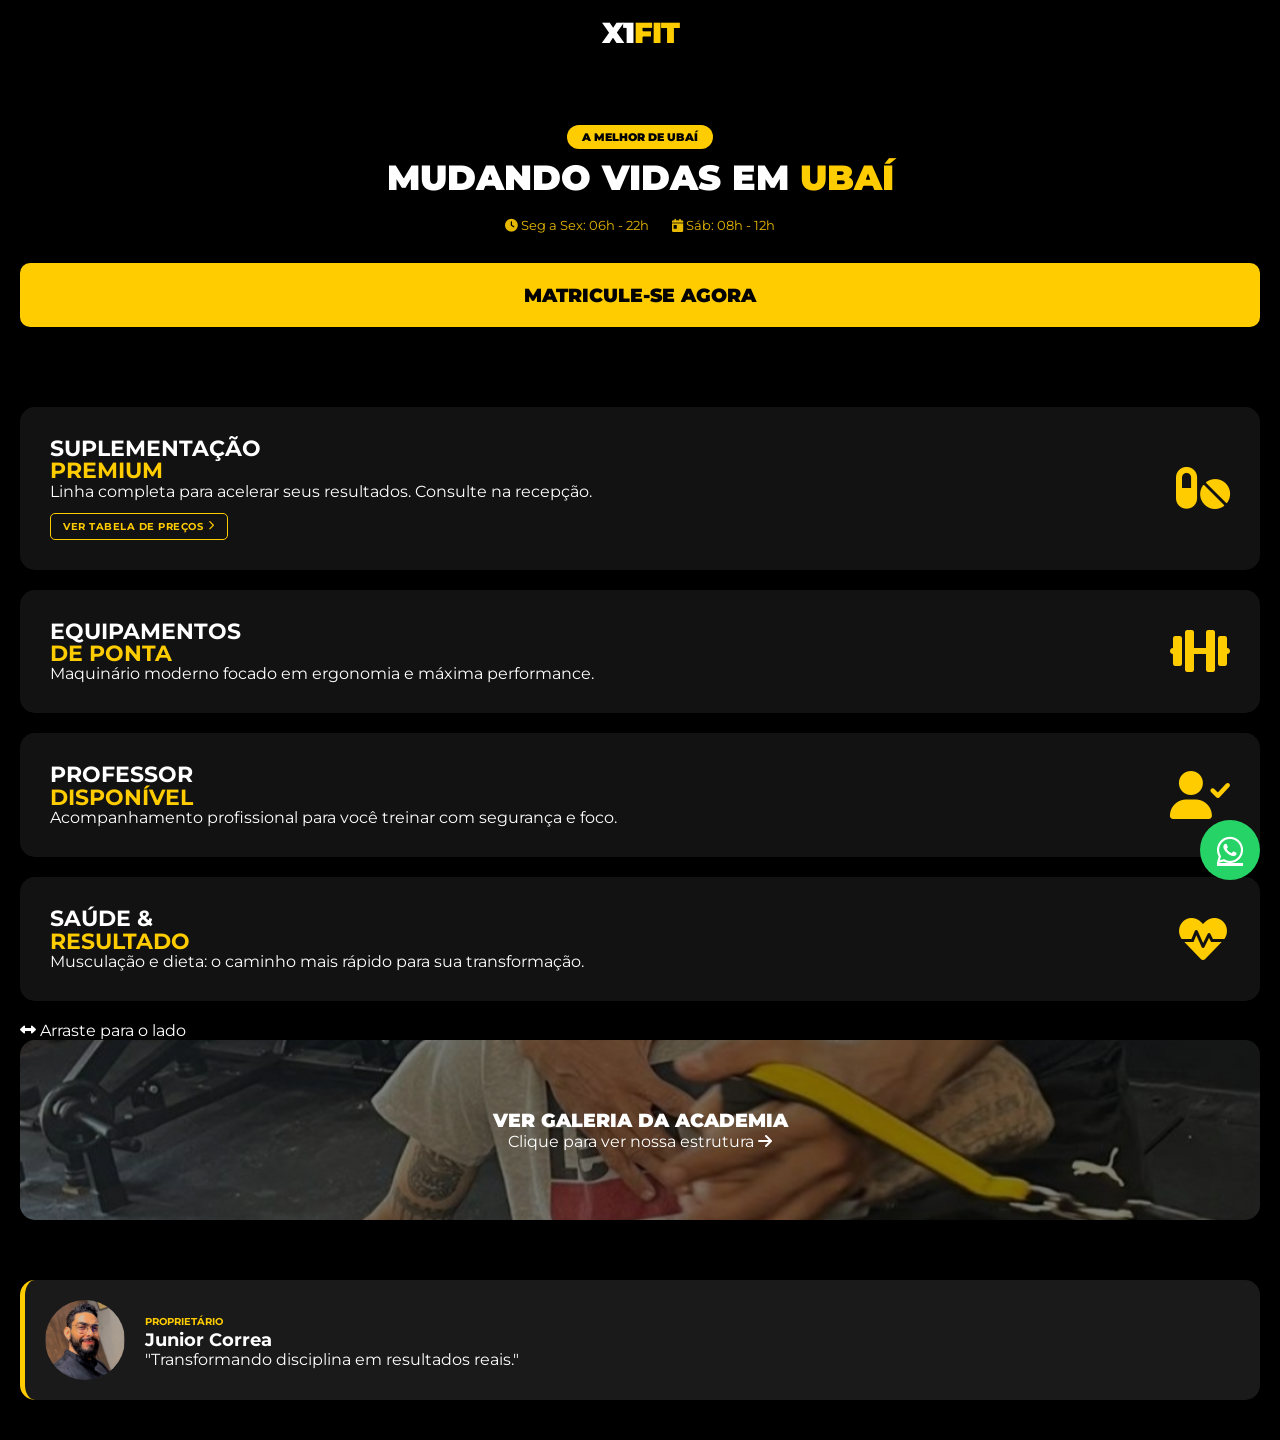
==== index.html @ c5cbe46c "Update index.html" ====
<!DOCTYPE html>
<html lang="pt-br">
<head>
    <meta charset="UTF-8">
    <meta name="viewport" content="width=device-width, initial-scale=1.0">
    <title>X1 FIT | Centro de Treinamento</title>
    <link rel="stylesheet" href="css/style.css">
    <link rel="stylesheet" href="https://cdnjs.cloudflare.com/ajax/libs/font-awesome/6.0.0/css/all.min.css">
    <link href="https://fonts.googleapis.com/css2?family=Montserrat:wght@400;700;900&display=swap" rel="stylesheet">
</head>
<body>

    <header>
        <div class="logo">X1<span>FIT</span></div>
    </header>

    <section class="hero">
        <div class="hero-content">
            <h2 class="badge">A MELHOR DE UBAÍ</h2>
            <h1>MUDANDO VIDAS EM <span>UBAÍ</span></h1>
            
            <div class="quick-info">
                <span><i class="fas fa-clock"></i> Seg a Sex: 06h - 22h</span>
                <span><i class="fas fa-calendar-day"></i> Sáb: 08h - 12h</span>
            </div>

            <div class="cta-area">
                <a href="https://wa.me/5538992277526" class="btn-main pulse">MATRICULE-SE AGORA</a>
            </div>
        </div>
    </section>

    <section class="main-sections">
        <div class="benefits-slider">
            
            <div class="benefit-card">
                <div class="feature-row">
                    <div class="text">
                        <h2>SUPLEMENTAÇÃO <br><span>PREMIUM</span></h2>
                        <p>Linha completa para acelerar seus resultados. Consulte na recepção.</p>
                        <a href="suplementos.html" class="btn-shop">VER TABELA DE PREÇOS <i class="fas fa-chevron-right"></i></a>
                    </div>
                    <div class="icon-box"><i class="fas fa-pills"></i></div>
                </div>
            </div>

            <div class="benefit-card">
                <div class="feature-row">
                    <div class="text">
                        <h2>EQUIPAMENTOS <br><span>DE PONTA</span></h2>
                        <p>Maquinário moderno focado em ergonomia e máxima performance.</p>
                    </div>
                    <div class="icon-box"><i class="fas fa-dumbbell"></i></div>
                </div>
            </div>

            <div class="benefit-card">
                <div class="feature-row">
                    <div class="text">
                        <h2>PROFESSOR <br><span>DISPONÍVEL</span></h2>
                        <p>Acompanhamento profissional para você treinar com segurança e foco.</p>
                    </div>
                    <div class="icon-box"><i class="fas fa-user-check"></i></div>
                </div>
            </div>

            <div class="benefit-card">
                <div class="feature-row">
                    <div class="text">
                        <h2>SAÚDE & <br><span>RESULTADO</span></h2>
                        <p>Musculação e dieta: o caminho mais rápido para sua transformação.</p>
                    </div>
                    <div class="icon-box"><i class="fas fa-heartbeat"></i></div>
                </div>
            </div>

        </div>

        <div class="swipe-indicator">
            <i class="fas fa-arrows-alt-h"></i> Arraste para o lado
        </div>

        <a href="galeria.html" class="gallery-banner" style="background-image: linear-gradient(rgba(0,0,0,0.5), rgba(0,0,0,0.5)), url('IMG_20260416_130708.jpg');">
            <div class="content">
                <h2>VER GALERIA DA ACADEMIA</h2>
                <p>Clique para ver nossa estrutura <i class="fas fa-arrow-right"></i></p>
            </div>
        </a>
    </section>

    <section class="owner-profile">
        <div class="owner-card">
            <img src="538170939_18302289019216094_1690193039010466889_n.jpg" alt="Junior Correa">
            <div class="info">
                <span class="label">PROPRIETÁRIO</span>
                <h3>Junior Correa</h3>
                <p>"Transformando disciplina em resultados reais."</p>
            </div>
        </div>
    </section>

    <a href="https://wa.me/5538992277526" class="whatsapp-btn">
        <i class="fab fa-whatsapp"></i>
    </a>

</body>
</html>
---- css/style.css ----
:root {
    --primary: #ffcc00;
    --dark: #000000;
    --grey: #121212;
    --accent: #ffffff;
}

* { margin: 0; padding: 0; box-sizing: border-box; font-family: 'Montserrat', sans-serif; }
body { background-color: var(--dark); color: white; overflow-x: hidden; }

span { color: var(--primary); }

/* Header */
header { padding: 15px; text-align: center; background: #000; position: sticky; top: 0; z-index: 1000; }
.logo { font-size: 1.8rem; font-weight: 900; letter-spacing: -1px; }

/* Hero */
.hero { 
    padding: 60px 20px;
    background: linear-gradient(rgba(0,0,0,0.7), rgba(0,0,0,1)), url('https://images.unsplash.com/photo-1534438327276-14e5300c3a48?q=80');
    background-size: cover; text-align: center;
}
.badge { font-size: 0.7rem; background: var(--primary); color: black; padding: 5px 15px; border-radius: 50px; display: inline-block; margin-bottom: 10px; font-weight: 900; }
.hero h1 { font-size: 2.2rem; font-weight: 900; line-height: 1.1; margin-bottom: 20px; }

.quick-info { margin-bottom: 30px; font-size: 0.8rem; opacity: 0.9; }
.quick-info span { margin: 0 10px; display: inline-block; }

/* Botão Principal chamativo */
.btn-main { 
    display: block; background: var(--primary); color: black; 
    padding: 20px; border-radius: 10px; text-decoration: none; 
    font-weight: 900; font-size: 1.2rem; transition: 0.3s;
}
.pulse { animation: pulse-animation 2s infinite; }

@keyframes pulse-animation {
    0% { box-shadow: 0 0 0 0px rgba(255, 204, 0, 0.7); }
    100% { box-shadow: 0 0 0 20px rgba(255, 204, 0, 0); }
}

/* Seções de destaque */
.main-sections { padding: 20px; }
.feature-row { 
    background: var(--grey); padding: 30px; border-radius: 15px; 
    display: flex; align-items: center; justify-content: space-between; margin-bottom: 20px;
}
.feature-row h2 { font-size: 1.4rem; line-height: 1; }
.icon-box i { font-size: 3rem; color: var(--primary); }

/* Banner da Galeria */
.gallery-banner { 
    display: block; height: 180px; border-radius: 15px; background-size: cover; 
    background-position: center; text-decoration: none; color: white;
    display: flex; align-items: center; justify-content: center; text-align: center;
}
.gallery-banner h2 { font-size: 1.2rem; font-weight: 900; }

/* Perfil do Junior */
.owner-profile { padding: 40px 20px; }
.owner-card { 
    background: #1a1a1a; padding: 20px; border-radius: 15px; 
    display: flex; align-items: center; gap: 20px; border-left: 5px solid var(--primary);
}
.owner-card img { width: 80px; height: 80px; border-radius: 50%; object-fit: cover; }
.label { font-size: 0.6rem; color: var(--primary); font-weight: bold; }
.owner-card h3 { font-size: 1.1rem; }

/* WhatsApp */
.whatsapp-btn { 
    position: fixed; bottom: 20px; right: 20px; background: #25d366; 
    width: 60px; height: 60px; border-radius: 50%; display: flex; 
    align-items: center; justify-content: center; font-size: 30px; color: white; z-index: 1000;
}

/* Estilos da Página de Galeria */
.btn-back { position: absolute; left: 15px; top: 20px; color: var(--primary); text-decoration: none; font-weight: bold; font-size: 0.8rem; }
.title-page { text-align: center; margin: 20px 0; font-size: 1.3rem; font-weight: 900; }

.photo-placeholder {
    width: 90%; margin: 15px auto; height: 200px;
    background: #111; border: 2px dashed #333; border-radius: 12px;
    display: flex; align-items: center; justify-content: center; text-align: center; padding: 20px;
}
.photo-placeholder i { font-size: 2rem; color: var(--primary); margin-bottom: 10px; }
.box-text p { font-size: 0.9rem; color: var(--primary); margin-bottom: 5px; }
.box-text span { font-size: 0.7rem; color: #777; line-height: 1.2; display: block; }

.photo-grid-demo { display: grid; grid-template-columns: 1fr 1fr; gap: 10px; width: 90%; margin: 0 auto; }
.small-placeholder { 
    height: 100px; background: #111; border: 1px dashed #333; border-radius: 8px;
    display: flex; align-items: center; justify-content: center; font-size: 0.6rem; color: #555; font-weight: bold; text-transform: uppercase;
}

.shop-demo { background: #080808; padding: 30px 0; margin-top: 30px; }
.item-placeholder { 
    width: 90%; margin: 10px auto; background: #111; padding: 20px; border-radius: 10px; text-align: center;
}
.item-placeholder i { font-size: 1.5rem; color: var(--primary); margin-bottom: 10px; }
.item-placeholder h4 { font-size: 0.9rem; margin-bottom: 5px; }
.item-placeholder p { font-size: 0.7rem; color: #666; margin-bottom: 15px; }
.btn-fake { background: #222; color: #555; border: none; padding: 10px; width: 100%; border-radius: 5px; font-size: 0.7rem; font-weight: bold; }
/* --- BOTÃO DE SUPLEMENTOS (PEQUENO E DISCRETO) --- */
.feature-row .text a {
    display: inline-flex;
    align-items: center;
    margin-top: 12px;
    padding: 6px 12px;
    
    background: transparent;
    border: 1px solid var(--primary);
    border-radius: 5px;
    
    color: var(--primary) !important;
    text-decoration: none;
    font-size: 0.65rem;
    font-weight: 700;
    text-transform: uppercase;
    letter-spacing: 0.5px;
    transition: 0.3s;
}

/* Efeito ao clicar/passar o mouse */
.feature-row .text a:hover {
    background: var(--primary);
    color: black !important;
}

.feature-row .text a i {
    margin-left: 5px;
    font-size: 0.6rem;
}
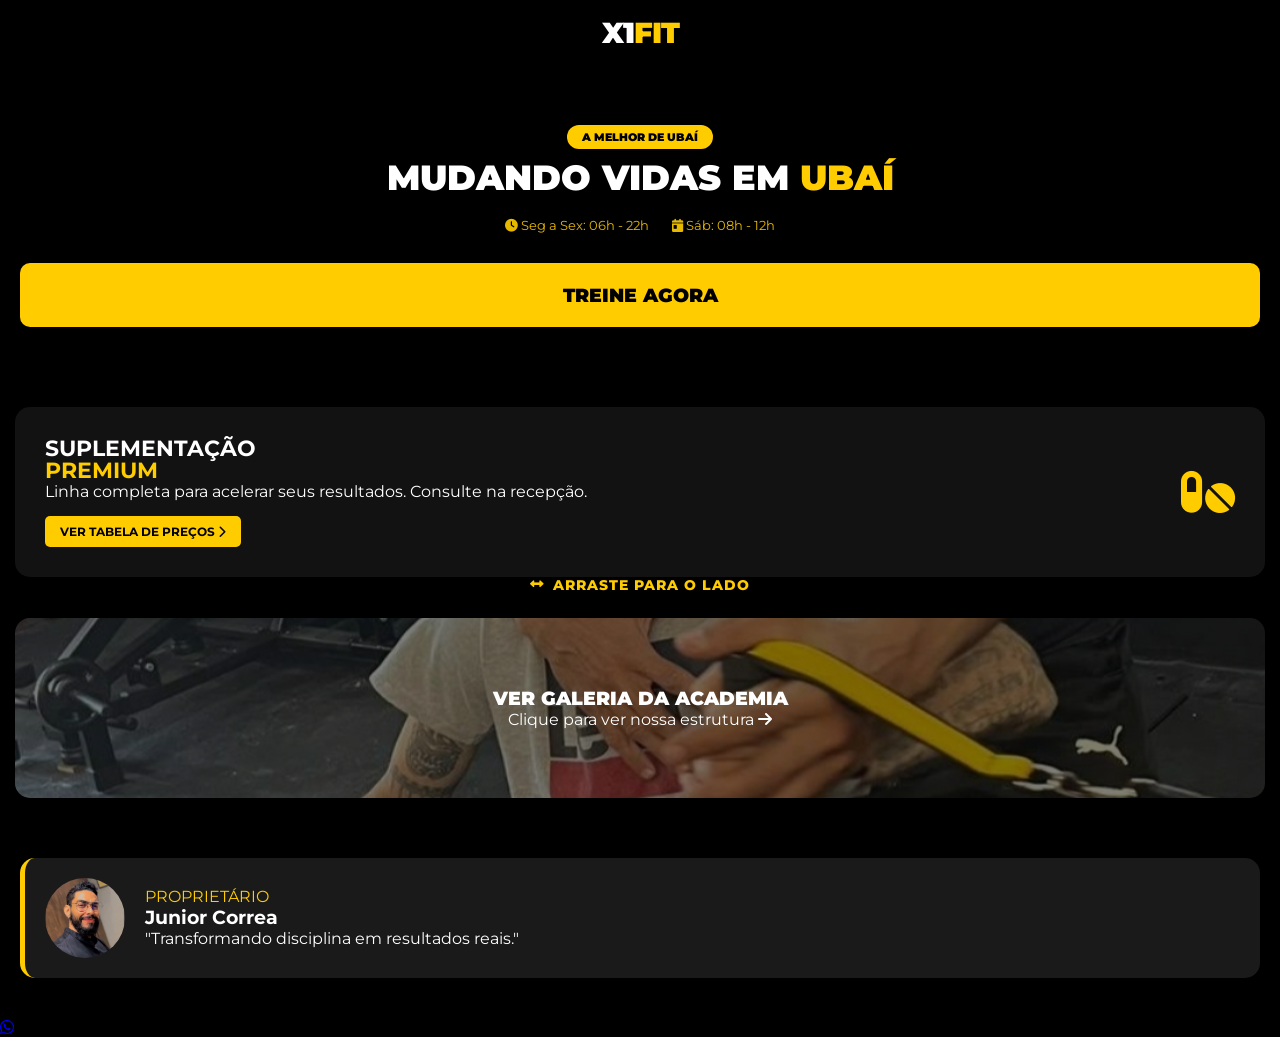
==== commit 257cfebd: "Update index.html" ====
--- a/index.html
+++ b/index.html
@@ -25,7 +25,7 @@
             </div>
 
             <div class="cta-area">
-                <a href="https://wa.me/5538992277526" class="btn-main pulse">MATRICULE-SE AGORA</a>
+                <a href="https://wa.me/5538992277526" class="btn-main pulse">TREINE AGORA</a>
             </div>
         </div>
     </section>
--- a/css/style.css
+++ b/css/style.css
@@ -39,14 +39,63 @@
     100% { box-shadow: 0 0 0 20px rgba(255, 204, 0, 0); }
 }
 
-/* Seções de destaque */
-.main-sections { padding: 20px; }
+/* Seções de destaque e Slider */
+.main-sections { padding: 20px 15px; }
+
+.benefits-slider {
+    display: flex;
+    overflow-x: auto;
+    scroll-snap-type: x mandatory;
+    gap: 15px;
+    padding-bottom: 5px;
+    scrollbar-width: none;
+}
+
+.benefits-slider::-webkit-scrollbar { display: none; }
+
+.benefit-card { min-width: 100%; scroll-snap-align: center; }
+
 .feature-row { 
     background: var(--grey); padding: 30px; border-radius: 15px; 
-    display: flex; align-items: center; justify-content: space-between; margin-bottom: 20px;
+    display: flex; align-items: center; justify-content: space-between;
 }
 .feature-row h2 { font-size: 1.4rem; line-height: 1; }
 .icon-box i { font-size: 3rem; color: var(--primary); }
+
+/* --- BOTÃO DE SUPLEMENTOS (MANTIDO IGUAL ESTAVA) --- */
+.btn-shop {
+    display: inline-block;
+    margin-top: 15px;
+    background: var(--primary) !important;
+    color: black !important;
+    text-decoration: none;
+    font-weight: bold;
+    font-size: 0.75rem;
+    padding: 8px 15px;
+    border-radius: 5px;
+    transition: 0.3s;
+}
+
+/* --- FRASE "ARRASTE PARA O LADO" (MAIS ALTA E DESTACADA) --- */
+.swipe-indicator {
+    text-align: center;
+    font-size: 0.85rem;
+    font-weight: 800;
+    color: var(--primary);
+    margin: -5px 0 25px 0; /* Sobe a frase para perto do card */
+    display: flex;
+    align-items: center;
+    justify-content: center;
+    gap: 8px;
+    text-transform: uppercase;
+    letter-spacing: 1px;
+}
+.swipe-indicator i { animation: side-to-side 1.5s infinite ease-in-out; }
+
+@keyframes side-to-side {
+    0%, 100% { transform: translateX(0); }
+    50% { transform: translateX(8px); }
+}
 
 /* Banner da Galeria */
 .gallery-banner { 
@@ -62,72 +111,5 @@
     background: #1a1a1a; padding: 20px; border-radius: 15px; 
     display: flex; align-items: center; gap: 20px; border-left: 5px solid var(--primary);
 }
-.owner-card img { width: 80px; height: 80px; border-radius: 50%; object-fit: cover; }
-.label { font-size: 0.6rem; color: var(--primary); font-weight: bold; }
-.owner-card h3 { font-size: 1.1rem; }
-
-/* WhatsApp */
-.whatsapp-btn { 
-    position: fixed; bottom: 20px; right: 20px; background: #25d366; 
-    width: 60px; height: 60px; border-radius: 50%; display: flex; 
-    align-items: center; justify-content: center; font-size: 30px; color: white; z-index: 1000;
-}
-
-/* Estilos da Página de Galeria */
-.btn-back { position: absolute; left: 15px; top: 20px; color: var(--primary); text-decoration: none; font-weight: bold; font-size: 0.8rem; }
-.title-page { text-align: center; margin: 20px 0; font-size: 1.3rem; font-weight: 900; }
-
-.photo-placeholder {
-    width: 90%; margin: 15px auto; height: 200px;
-    background: #111; border: 2px dashed #333; border-radius: 12px;
-    display: flex; align-items: center; justify-content: center; text-align: center; padding: 20px;
-}
-.photo-placeholder i { font-size: 2rem; color: var(--primary); margin-bottom: 10px; }
-.box-text p { font-size: 0.9rem; color: var(--primary); margin-bottom: 5px; }
-.box-text span { font-size: 0.7rem; color: #777; line-height: 1.2; display: block; }
-
-.photo-grid-demo { display: grid; grid-template-columns: 1fr 1fr; gap: 10px; width: 90%; margin: 0 auto; }
-.small-placeholder { 
-    height: 100px; background: #111; border: 1px dashed #333; border-radius: 8px;
-    display: flex; align-items: center; justify-content: center; font-size: 0.6rem; color: #555; font-weight: bold; text-transform: uppercase;
-}
-
-.shop-demo { background: #080808; padding: 30px 0; margin-top: 30px; }
-.item-placeholder { 
-    width: 90%; margin: 10px auto; background: #111; padding: 20px; border-radius: 10px; text-align: center;
-}
-.item-placeholder i { font-size: 1.5rem; color: var(--primary); margin-bottom: 10px; }
-.item-placeholder h4 { font-size: 0.9rem; margin-bottom: 5px; }
-.item-placeholder p { font-size: 0.7rem; color: #666; margin-bottom: 15px; }
-.btn-fake { background: #222; color: #555; border: none; padding: 10px; width: 100%; border-radius: 5px; font-size: 0.7rem; font-weight: bold; }
-/* --- BOTÃO DE SUPLEMENTOS (PEQUENO E DISCRETO) --- */
-.feature-row .text a {
-    display: inline-flex;
-    align-items: center;
-    margin-top: 12px;
-    padding: 6px 12px;
-    
-    background: transparent;
-    border: 1px solid var(--primary);
-    border-radius: 5px;
-    
-    color: var(--primary) !important;
-    text-decoration: none;
-    font-size: 0.65rem;
-    font-weight: 700;
-    text-transform: uppercase;
-    letter-spacing: 0.5px;
-    transition: 0.3s;
-}
-
-/* Efeito ao clicar/passar o mouse */
-.feature-row .text a:hover {
-    background: var(--primary);
-    color: black !important;
-}
-
-.feature-row .text a i {
-    margin-left: 5px;
-    font-size: 0.6rem;
-}
-
+.owner-card img { width: 80px; height: 80px; border-radius: 50%;
+                 
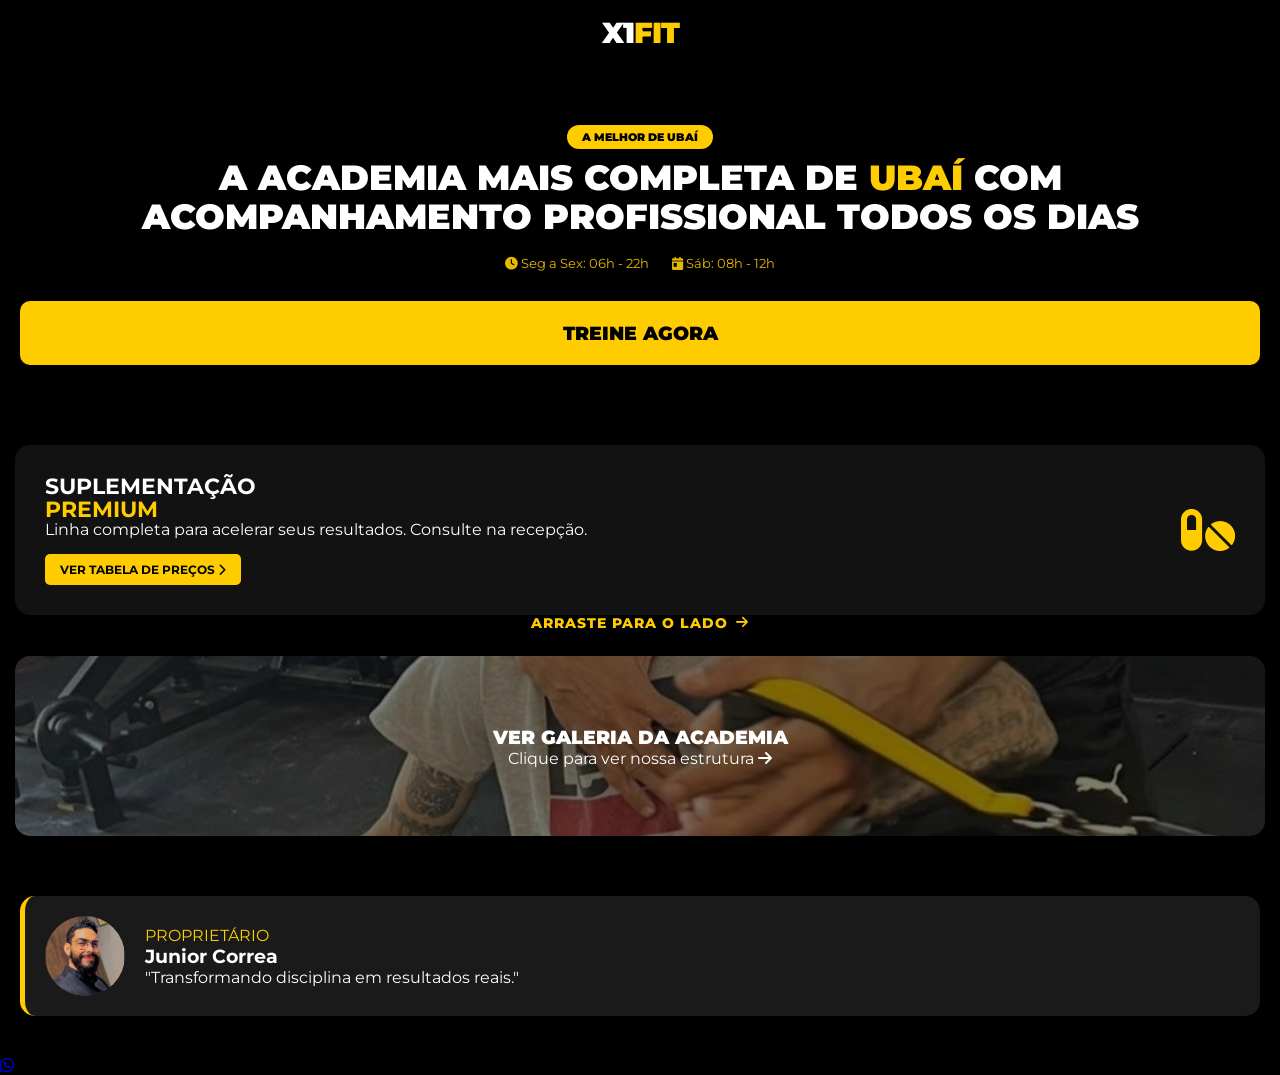
==== commit f63e8c38: "Update index.html" ====
--- a/index.html
+++ b/index.html
@@ -17,7 +17,7 @@
     <section class="hero">
         <div class="hero-content">
             <h2 class="badge">A MELHOR DE UBAÍ</h2>
-            <h1>MUDANDO VIDAS EM <span>UBAÍ</span></h1>
+            <h1>A ACADEMIA MAIS COMPLETA DE <span>UBAÍ</span> COM ACOMPANHAMENTO PROFISSIONAL TODOS OS DIAS</h1>
             
             <div class="quick-info">
                 <span><i class="fas fa-clock"></i> Seg a Sex: 06h - 22h</span>
@@ -77,7 +77,7 @@
         </div>
 
         <div class="swipe-indicator">
-            <i class="fas fa-arrows-alt-h"></i> Arraste para o lado
+            ARRASTE PARA O LADO <i class="fas fa-arrow-right"></i>
         </div>
 
         <a href="galeria.html" class="gallery-banner" style="background-image: linear-gradient(rgba(0,0,0,0.5), rgba(0,0,0,0.5)), url('IMG_20260416_130708.jpg');">
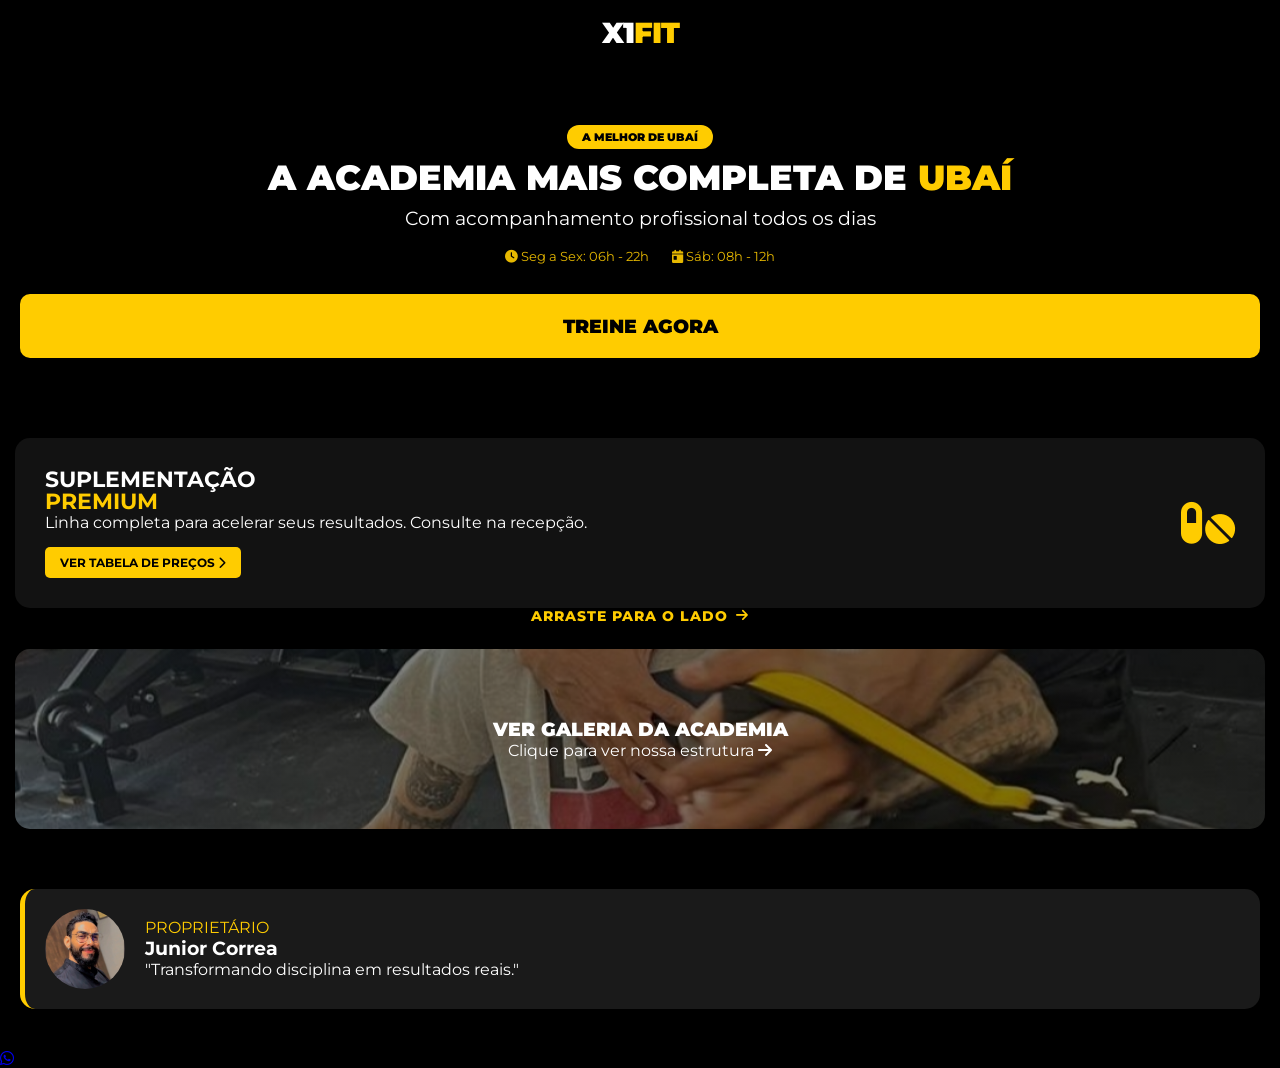
==== commit 1989e636: "Update index.html" ====
--- a/index.html
+++ b/index.html
@@ -17,7 +17,10 @@
     <section class="hero">
         <div class="hero-content">
             <h2 class="badge">A MELHOR DE UBAÍ</h2>
-            <h1>A ACADEMIA MAIS COMPLETA DE <span>UBAÍ</span> COM ACOMPANHAMENTO PROFISSIONAL TODOS OS DIAS</h1>
+            <h1>A ACADEMIA MAIS COMPLETA DE <span>UBAÍ</span> <br> 
+            <small style="font-size: 1.2rem; display: block; margin-top: 10px; font-weight: 400; text-transform: none;">
+                Com acompanhamento profissional todos os dias
+            </small></h1>
             
             <div class="quick-info">
                 <span><i class="fas fa-clock"></i> Seg a Sex: 06h - 22h</span>
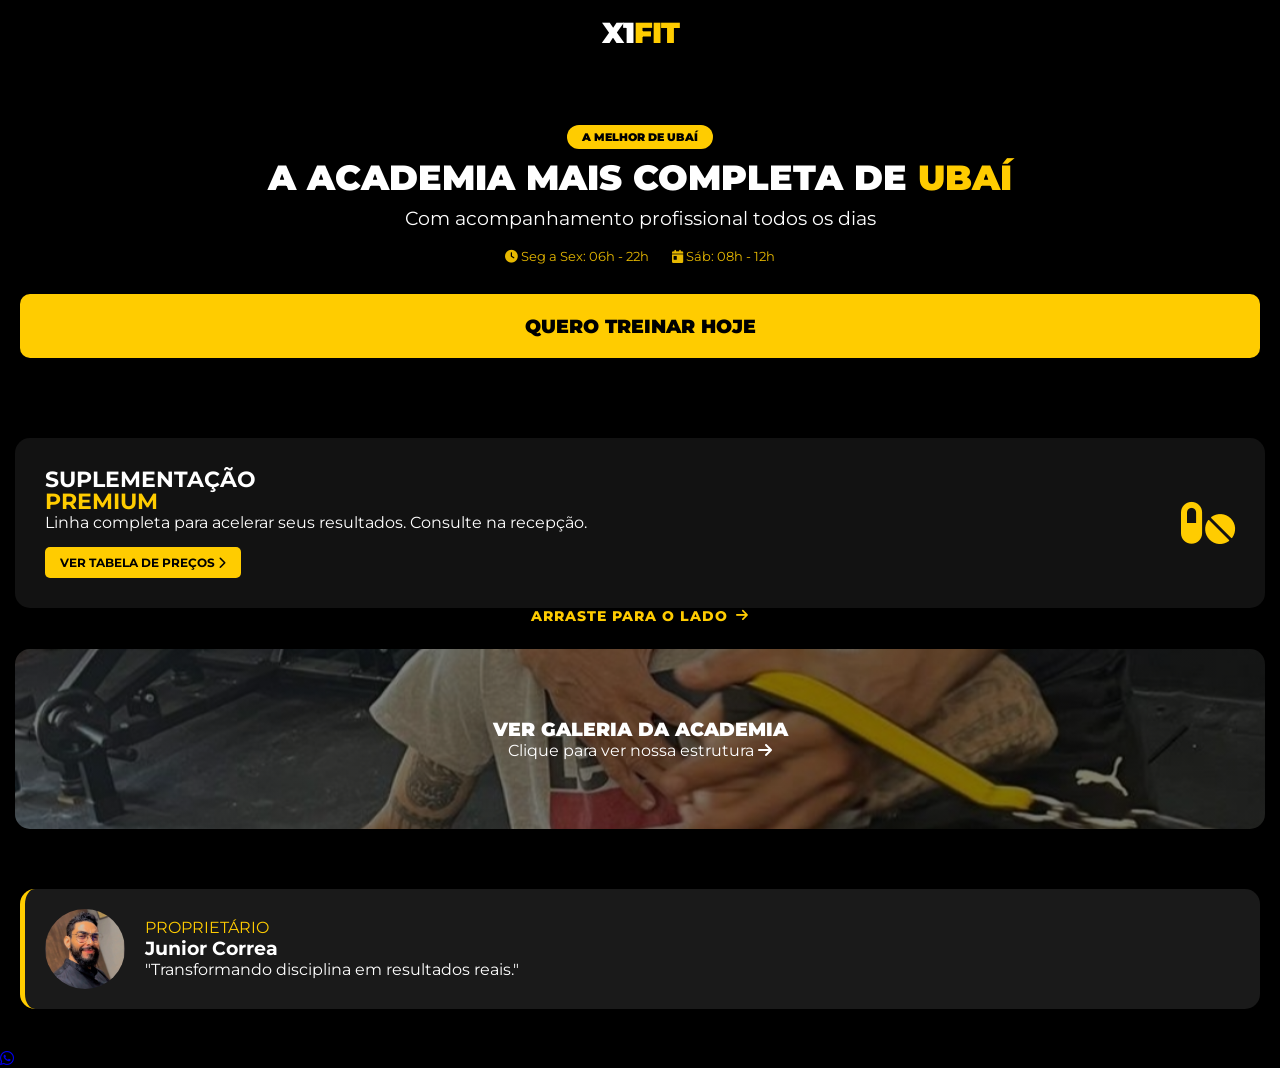
==== commit ff36b675: "Update index.html" ====
--- a/index.html
+++ b/index.html
@@ -1,3 +1,4 @@
+
 <!DOCTYPE html>
 <html lang="pt-br">
 <head>
@@ -28,7 +29,7 @@
             </div>
 
             <div class="cta-area">
-                <a href="https://wa.me/5538992277526" class="btn-main pulse">TREINE AGORA</a>
+                <a href="https://wa.me/5538992277526" class="btn-main pulse">QUERO TREINAR HOJE</a>
             </div>
         </div>
     </section>
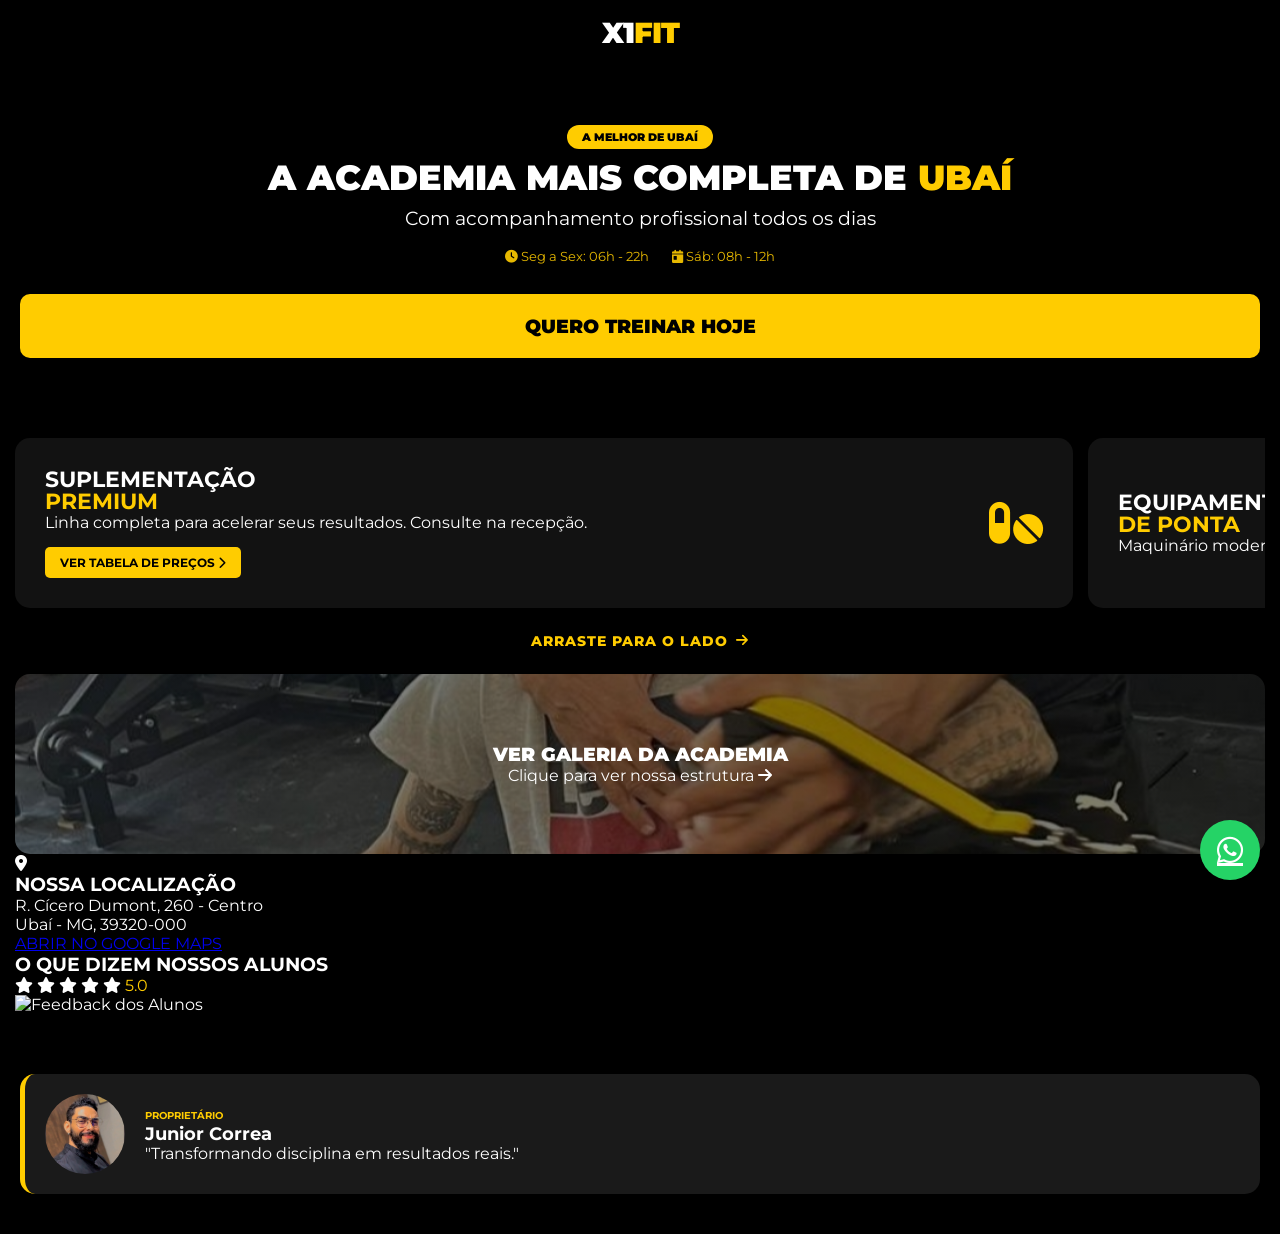
==== commit a82e37df: "Update index.html" ====
--- a/index.html
+++ b/index.html
@@ -1,4 +1,3 @@
-
 <!DOCTYPE html>
 <html lang="pt-br">
 <head>
@@ -36,7 +35,6 @@
 
     <section class="main-sections">
         <div class="benefits-slider">
-            
             <div class="benefit-card">
                 <div class="feature-row">
                     <div class="text">
@@ -77,7 +75,6 @@
                     <div class="icon-box"><i class="fas fa-heartbeat"></i></div>
                 </div>
             </div>
-
         </div>
 
         <div class="swipe-indicator">
@@ -90,6 +87,33 @@
                 <p>Clique para ver nossa estrutura <i class="fas fa-arrow-right"></i></p>
             </div>
         </a>
+
+        <div class="location-section">
+            <div class="location-content">
+                <i class="fas fa-map-marker-alt location-icon"></i>
+                <h3>NOSSA LOCALIZAÇÃO</h3>
+                <p>R. Cícero Dumont, 260 - Centro<br>Ubaí - MG, 39320-000</p>
+                <a href="https://www.google.com/maps/search/?api=1&query=R.+Cícero+Dumont,+260+-+Centro,+Ubaí+-+MG" target="_blank" class="btn-location">ABRIR NO GOOGLE MAPS</a>
+            </div>
+        </div>
+
+        <div class="feedback-section">
+            <div class="feedback-header">
+                <h3>O QUE DIZEM NOSSOS ALUNOS</h3>
+                <div class="stars">
+                    <i class="fas fa-star"></i>
+                    <i class="fas fa-star"></i>
+                    <i class="fas fa-star"></i>
+                    <i class="fas fa-star"></i>
+                    <i class="fas fa-star"></i>
+                    <span>5.0</span>
+                </div>
+            </div>
+            <div class="feedback-image">
+                <img src="IMG_20260416_181140.jpg" alt="Feedback dos Alunos">
+            </div>
+        </div>
+
     </section>
 
     <section class="owner-profile">
--- a/css/style.css
+++ b/css/style.css
@@ -47,22 +47,28 @@
     overflow-x: auto;
     scroll-snap-type: x mandatory;
     gap: 15px;
-    padding-bottom: 5px;
+    padding-bottom: 15px;
     scrollbar-width: none;
+    padding-left: 5px; /* Para o primeiro card não ficar colado na borda */
 }
 
 .benefits-slider::-webkit-scrollbar { display: none; }
 
-.benefit-card { min-width: 100%; scroll-snap-align: center; }
+/* AJUSTE PARA O USUÁRIO VER QUE TEM MAIS CARDS */
+.benefit-card { 
+    min-width: 85%; 
+    scroll-snap-align: start; 
+}
 
 .feature-row { 
     background: var(--grey); padding: 30px; border-radius: 15px; 
     display: flex; align-items: center; justify-content: space-between;
+    height: 100%;
 }
 .feature-row h2 { font-size: 1.4rem; line-height: 1; }
 .icon-box i { font-size: 3rem; color: var(--primary); }
 
-/* --- BOTÃO DE SUPLEMENTOS (MANTIDO IGUAL ESTAVA) --- */
+/* --- BOTÃO DE SUPLEMENTOS (AMARELO CONFORME VOCÊ QUERIA) --- */
 .btn-shop {
     display: inline-block;
     margin-top: 15px;
@@ -76,13 +82,13 @@
     transition: 0.3s;
 }
 
-/* --- FRASE "ARRASTE PARA O LADO" (MAIS ALTA E DESTACADA) --- */
+/* --- FRASE "ARRASTE PARA O LADO" --- */
 .swipe-indicator {
     text-align: center;
     font-size: 0.85rem;
     font-weight: 800;
     color: var(--primary);
-    margin: -5px 0 25px 0; /* Sobe a frase para perto do card */
+    margin: 10px 0 25px 0;
     display: flex;
     align-items: center;
     justify-content: center;
@@ -111,5 +117,13 @@
     background: #1a1a1a; padding: 20px; border-radius: 15px; 
     display: flex; align-items: center; gap: 20px; border-left: 5px solid var(--primary);
 }
-.owner-card img { width: 80px; height: 80px; border-radius: 50%;
-                 
+.owner-card img { width: 80px; height: 80px; border-radius: 50%; object-fit: cover; }
+.label { font-size: 0.6rem; color: var(--primary); font-weight: bold; }
+.owner-card h3 { font-size: 1.1rem; }
+
+/* WhatsApp */
+.whatsapp-btn { 
+    position: fixed; bottom: 20px; right: 20px; background: #25d366; 
+    width: 60px; height: 60px; border-radius: 50%; display: flex; 
+    align-items: center; justify-content: center; font-size: 30px; color: white; z-index: 1000;
+}
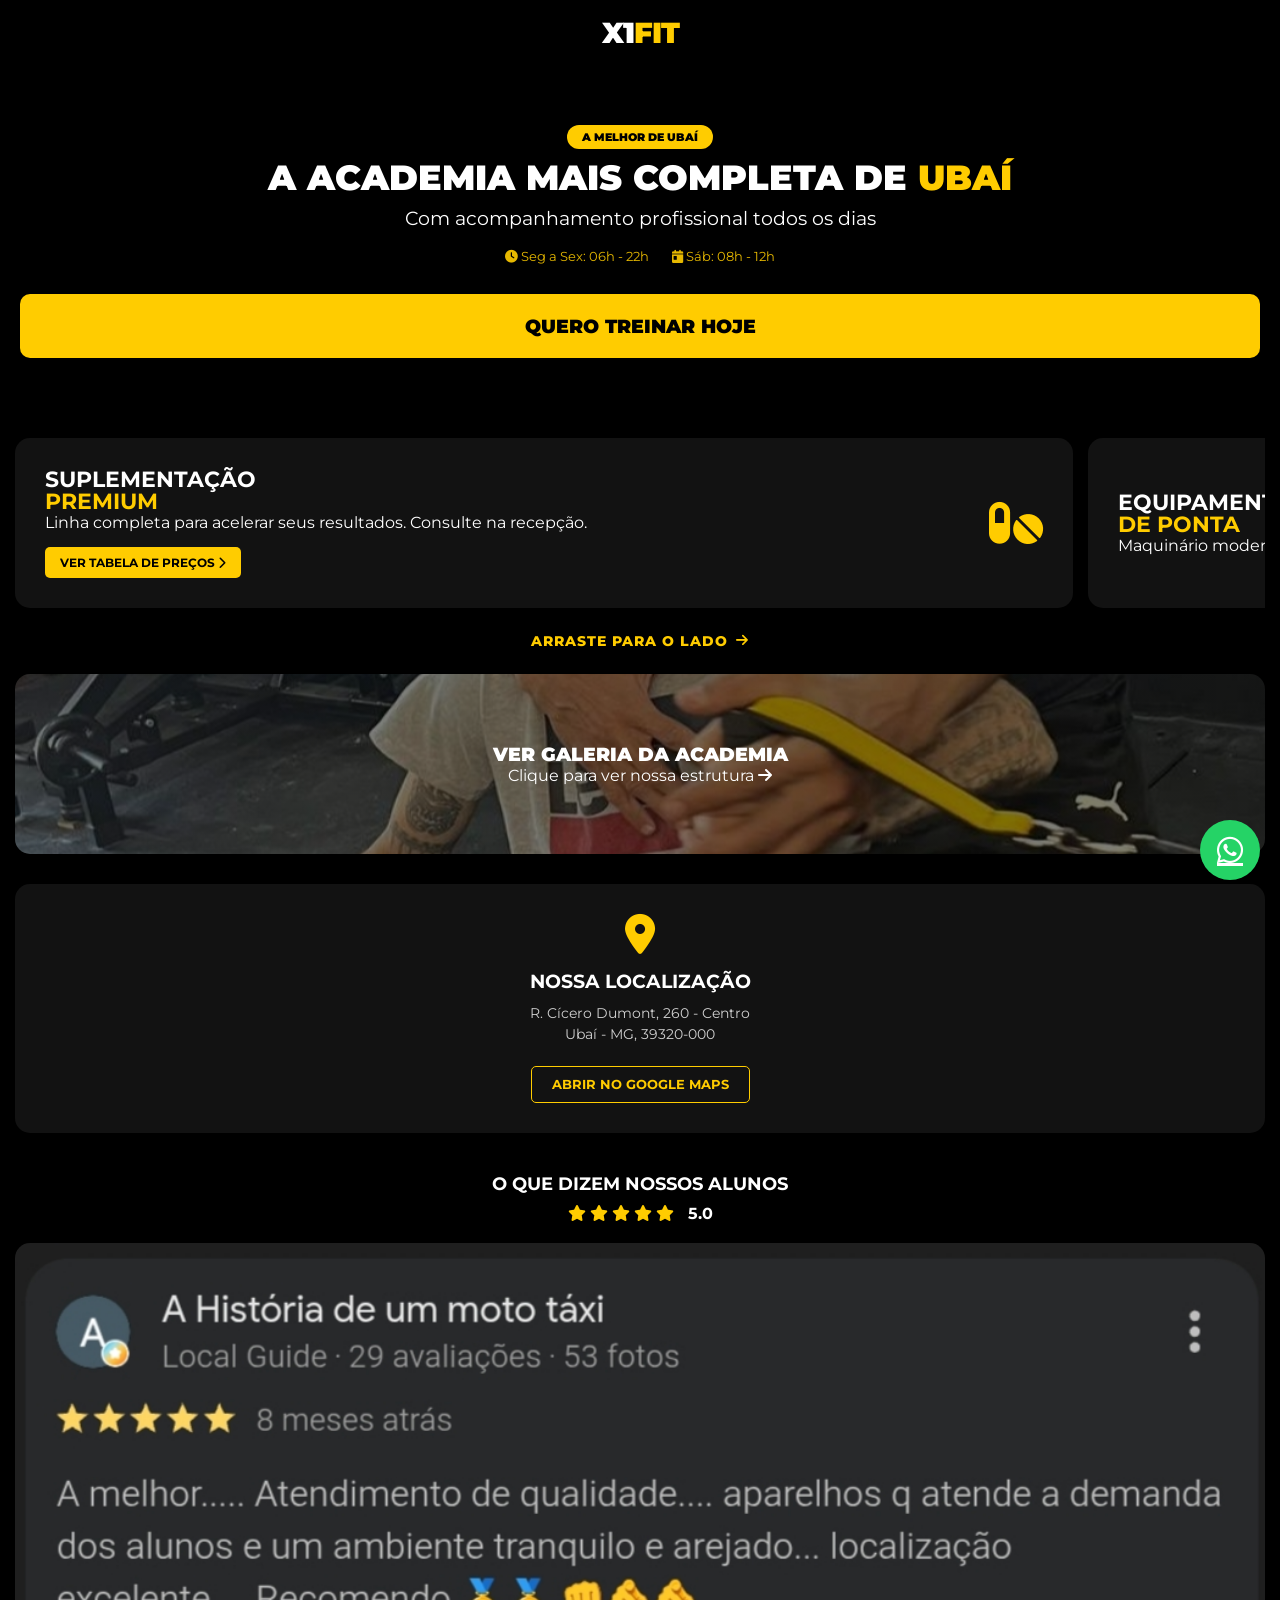
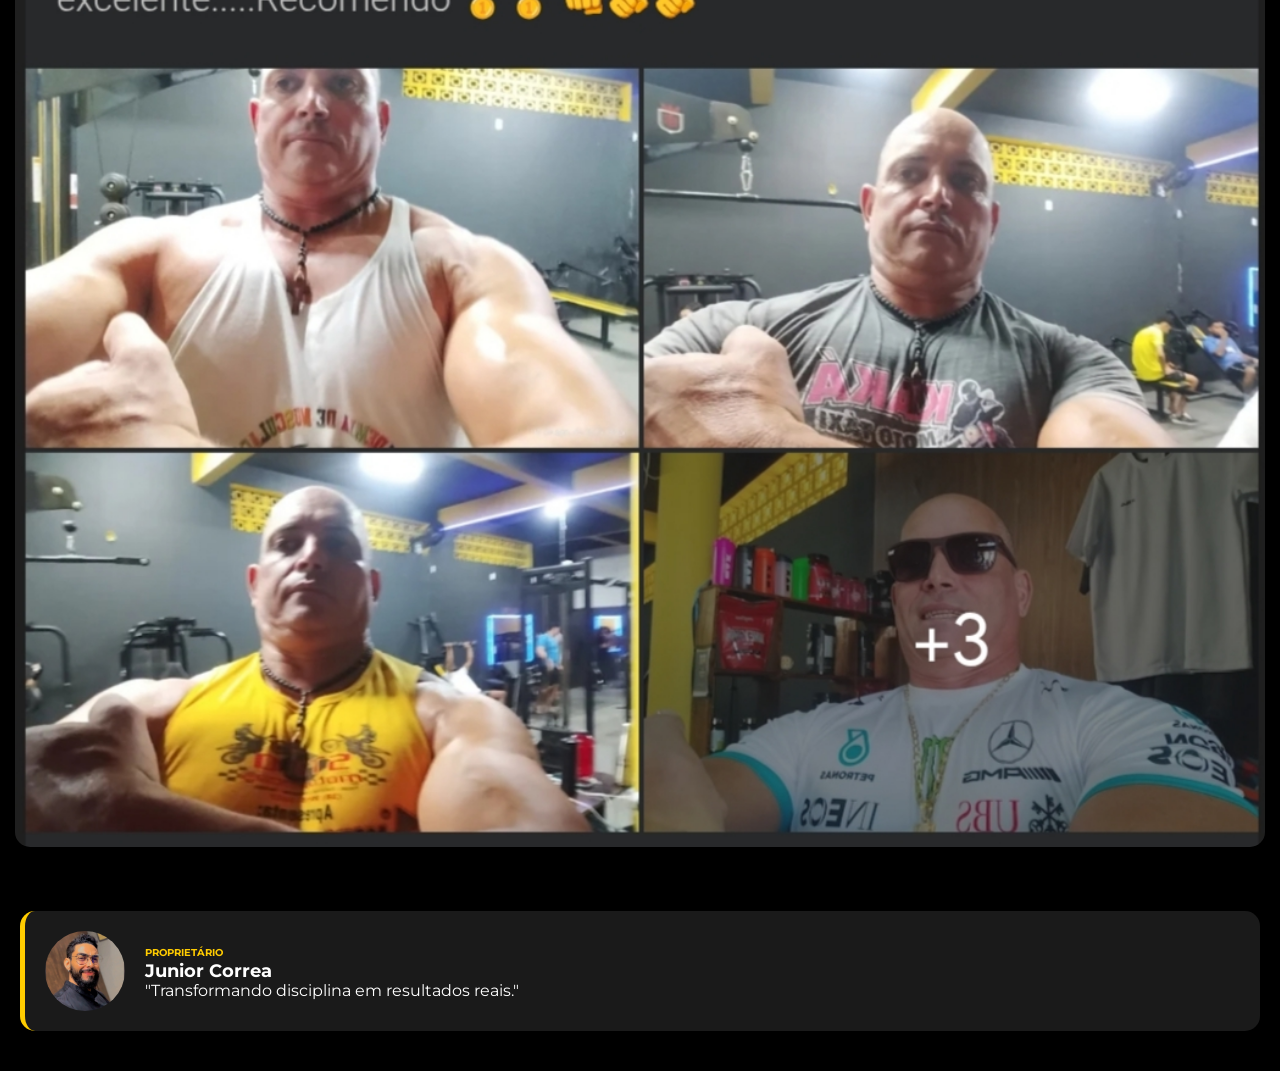
==== commit eaa07c3f: "Update index.html" ====
--- a/index.html
+++ b/index.html
@@ -28,7 +28,8 @@
             </div>
 
             <div class="cta-area">
-                <a href="https://wa.me/5538992277526" class="btn-main pulse">QUERO TREINAR HOJE</a>
+                <a href="https://wa.me/5538992277526?text=Oi%20vim%20pelo%20site%20X1%20FIT" class="btn-main pulse">QUERO TREINAR HOJE</a>
+                
             </div>
         </div>
     </section>
--- a/css/style.css
+++ b/css/style.css
@@ -127,3 +127,61 @@
     width: 60px; height: 60px; border-radius: 50%; display: flex; 
     align-items: center; justify-content: center; font-size: 30px; color: white; z-index: 1000;
 }
+/* --- ESTILO LOCALIZAÇÃO --- */
+.location-section {
+    background: var(--grey);
+    margin-top: 30px;
+    padding: 30px 20px;
+    border-radius: 15px;
+    text-align: center;
+}
+.location-icon {
+    font-size: 2.5rem;
+    color: var(--primary);
+    margin-bottom: 15px;
+}
+.location-content h3 {
+    font-size: 1.2rem;
+    margin-bottom: 10px;
+}
+.location-content p {
+    font-size: 0.9rem;
+    opacity: 0.8;
+    margin-bottom: 20px;
+    line-height: 1.5;
+}
+.btn-location {
+    display: inline-block;
+    padding: 10px 20px;
+    border: 1px solid var(--primary);
+    color: var(--primary);
+    text-decoration: none;
+    font-weight: bold;
+    font-size: 0.8rem;
+    border-radius: 5px;
+    transition: 0.3s;
+}
+
+/* --- ESTILO FEEDBACK --- */
+.feedback-section {
+    margin-top: 40px;
+    text-align: center;
+}
+.feedback-header h3 {
+    font-size: 1.1rem;
+    margin-bottom: 10px;
+}
+.stars {
+    color: #ffcc00;
+    margin-bottom: 20px;
+}
+.stars span {
+    color: white;
+    margin-left: 10px;
+    font-weight: bold;
+}
+.feedback-image img {
+    width: 100%;
+    border-radius: 15px;
+    box-shadow: 0 10px 30px rgba(0,0,0,0.5);
+}
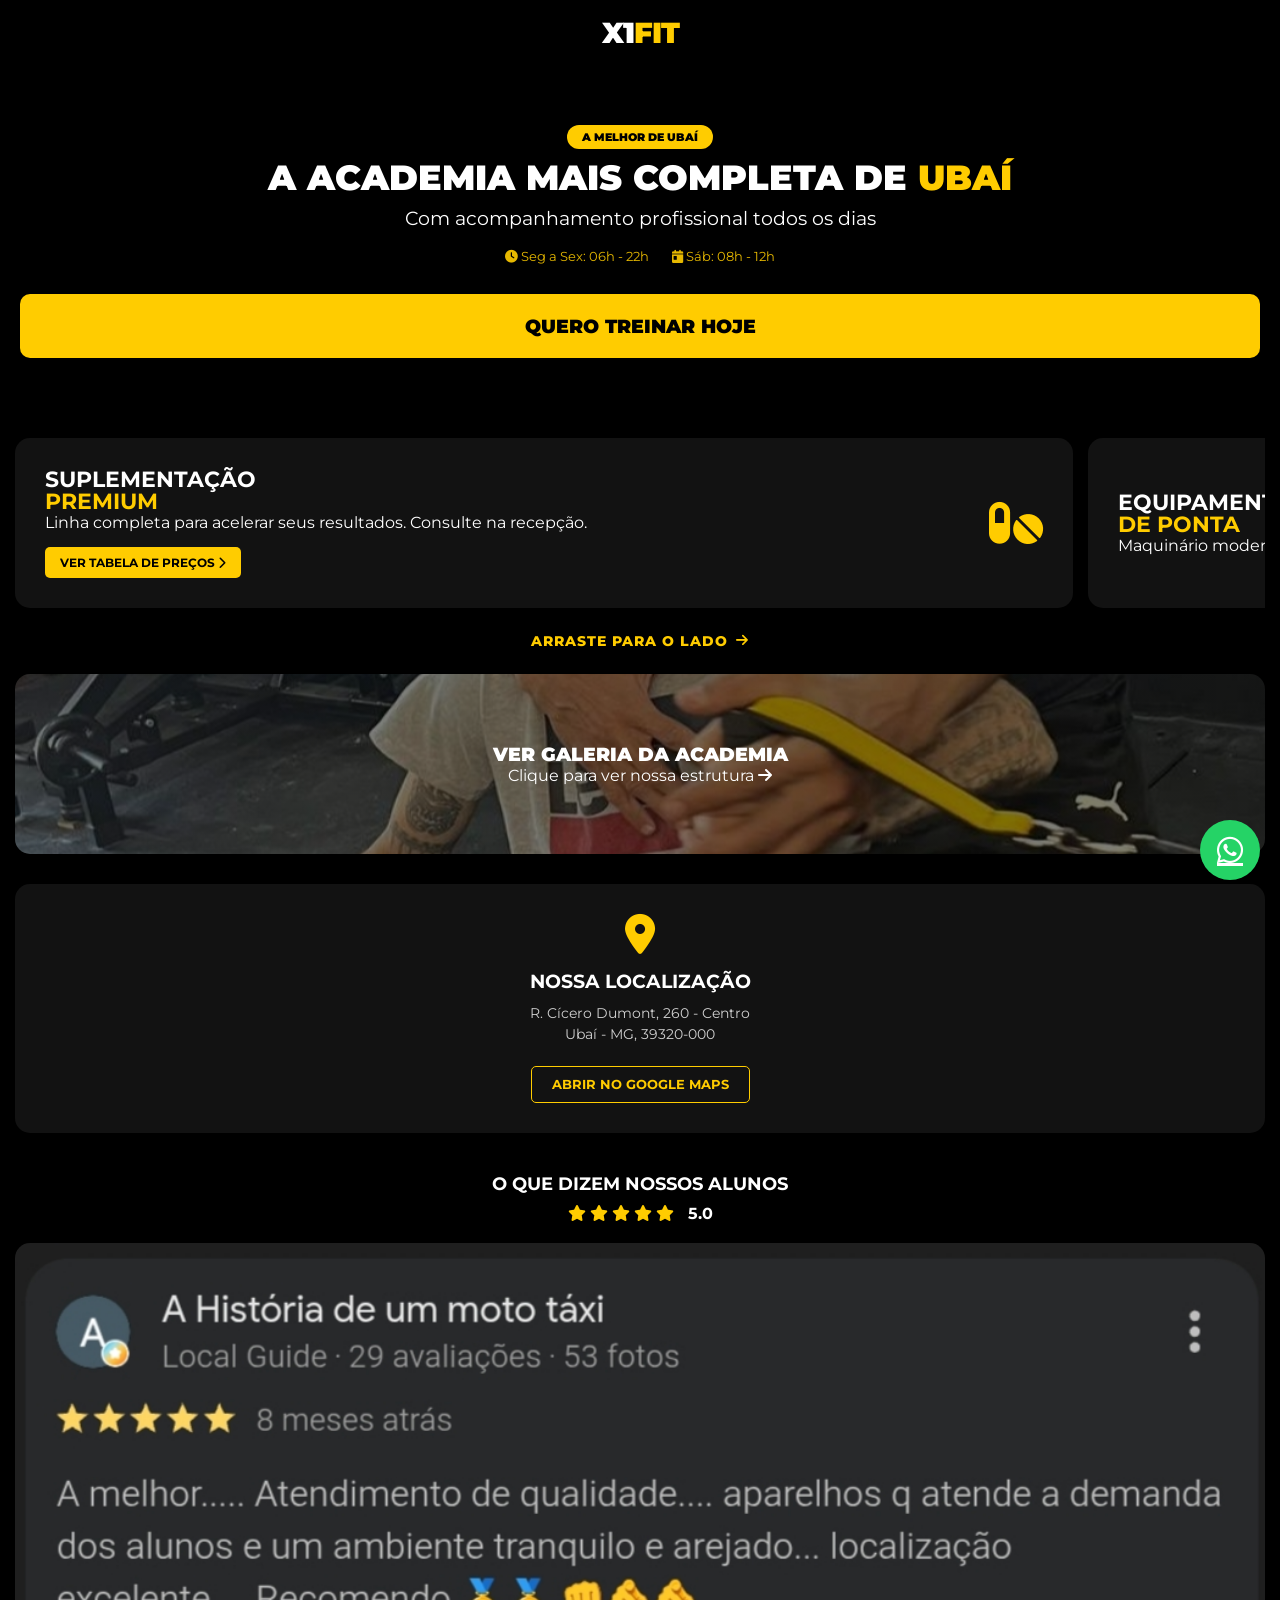
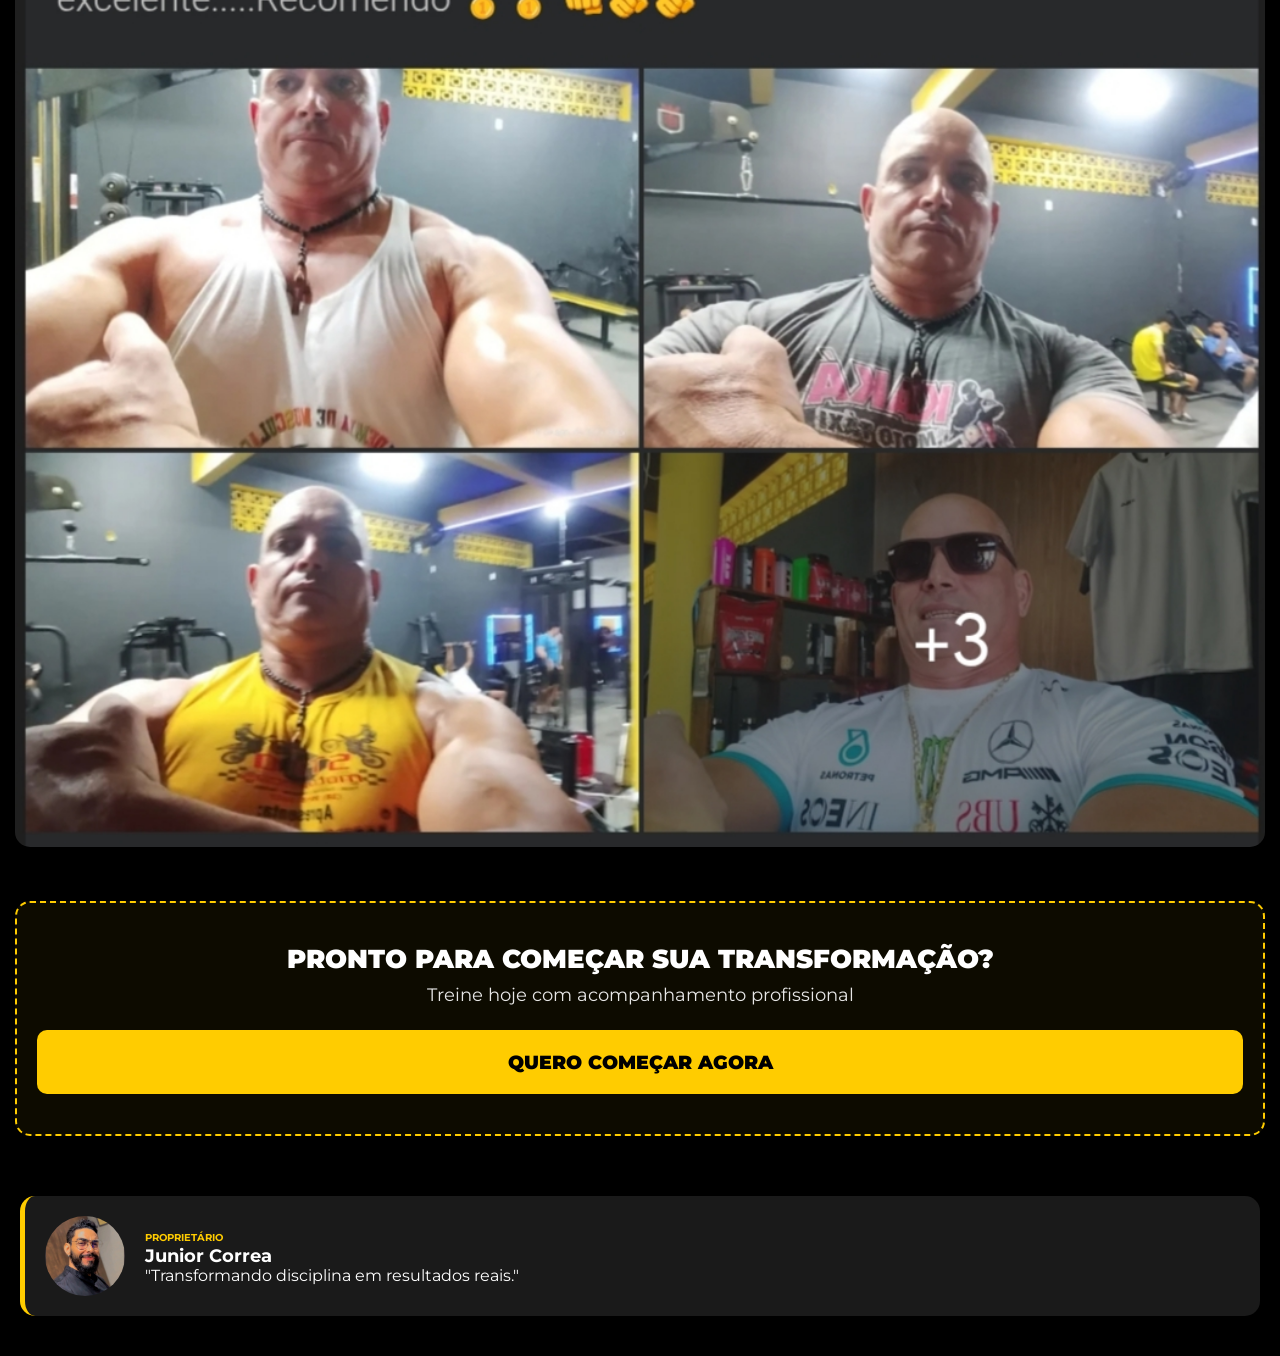
==== commit fcb47d80: "Update index.html" ====
--- a/index.html
+++ b/index.html
@@ -115,6 +115,12 @@
             </div>
         </div>
 
+        <div style="margin-top: 50px; text-align: center; padding: 40px 20px; border: 2px dashed #ffcc00; border-radius: 15px; background: rgba(255, 204, 0, 0.05);">
+            <h2 style="font-size: 1.6rem; font-weight: 900; margin-bottom: 10px;">PRONTO PARA COMEÇAR SUA TRANSFORMAÇÃO?</h2>
+            <p style="font-size: 1.1rem; margin-bottom: 25px; opacity: 0.9;">Treine hoje com acompanhamento profissional</p>
+            <a href="https://wa.me/5538992277526?text=Oi%20vim%20pelo%20site%20X1%20FIT%20e%20quero%20começar%20agora!" class="btn-main" style="text-decoration: none;">QUERO COMEÇAR AGORA</a>
+        </div>
+
     </section>
 
     <section class="owner-profile">
